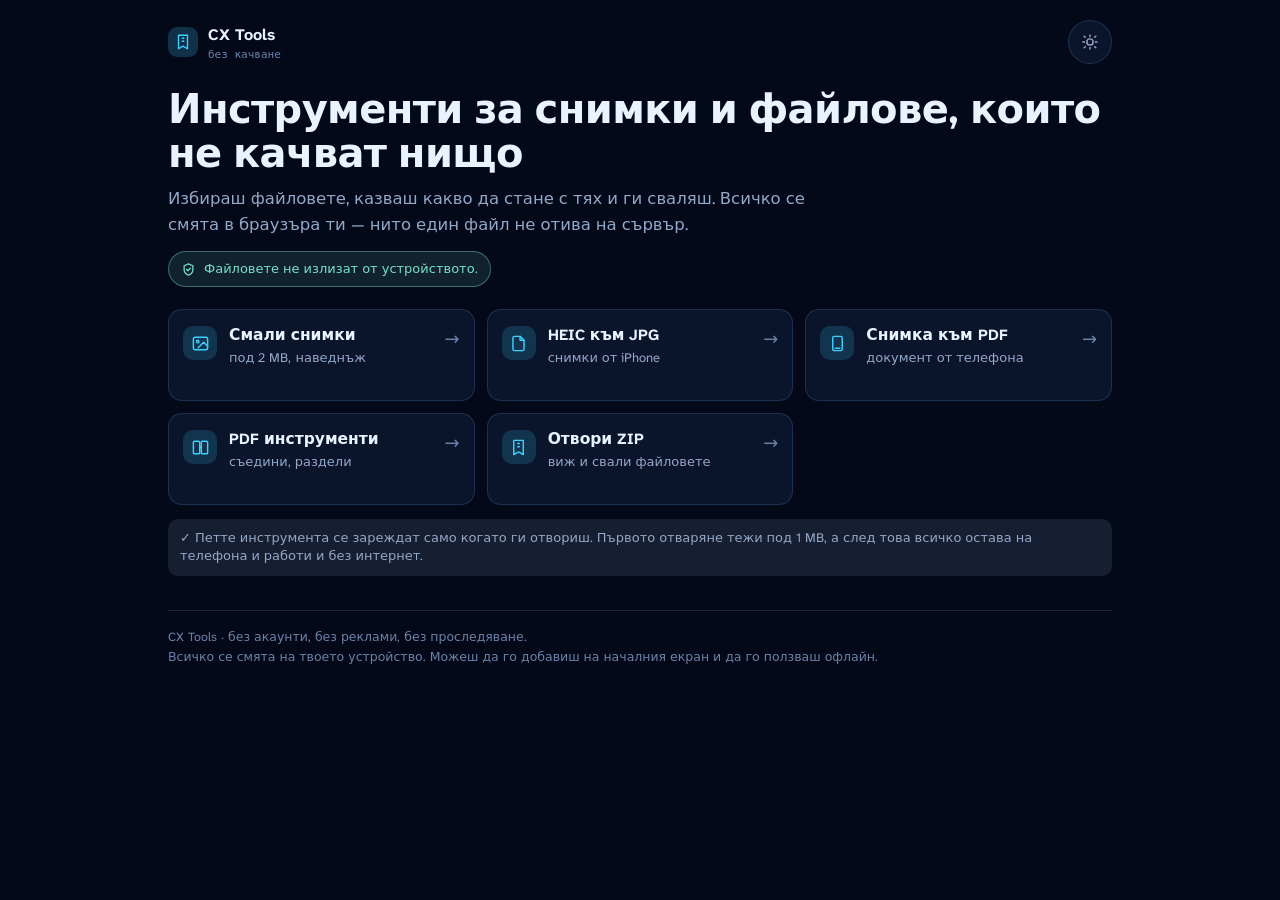
==== cx-tools/index.html @ 33e4bd36 "Добави CX Tools на /cx-tools/: пет локални инструмента за снимки, PDF и ZIP" ====
<!doctype html>
<html lang="bg">
<head>
<meta charset="utf-8">
<meta name="viewport" content="width=device-width, initial-scale=1">
<title>CX Tools — инструменти за снимки и файлове, без качване</title>
<meta name="description" content="Пет инструмента за снимки и файлове, които работят в браузъра на твоето устройство: смали снимки, HEIC към JPG, снимка към PDF, съедини или раздели PDF, отвори ZIP. Без качване, без акаунт, без реклами.">
<meta name="theme-color" content="#04091a">
<link rel="manifest" href="./manifest.webmanifest">
<link rel="icon" href="./icons/favicon-32.png" sizes="32x32" type="image/png">
<link rel="icon" href="./icons/icon-192.png" sizes="192x192" type="image/png">
<link rel="apple-touch-icon" href="./icons/icon-192.png">
<link rel="stylesheet" href="./assets/css/app.css">
<script>
  try { var m = localStorage.getItem('cx-tools-mode'); } catch (e) { var m = null; }
  document.documentElement.dataset.appMode = m === 'light' ? 'light' : 'dark';
</script>
</head>
<body>
<div class="wrap">
  <header class="bar">
    <a class="brand" href="./">
      <span class="mark" aria-hidden="true"><svg viewBox="0 0 24 24" fill="none" stroke="currentColor" stroke-width="1.8" stroke-linecap="round" stroke-linejoin="round"><path d="M6 3h12v18l-6-3.5L6 21z"/><path d="M11 7h2M11 11h2"/></svg></span>
      <span>CX Tools<small>без качване</small></span>
    </a>
    <button class="modebtn" type="button" data-mode-toggle aria-label="Светъл режим">
      <svg class="ic-sun" viewBox="0 0 24 24" fill="none" stroke="currentColor" stroke-width="1.9" stroke-linecap="round"><circle cx="12" cy="12" r="4.2"/><path d="M12 2.6v2.2M12 19.2v2.2M4.2 4.2l1.6 1.6M18.2 18.2l1.6 1.6M2.6 12h2.2M19.2 12h2.2M4.2 19.8l1.6-1.6M18.2 5.8l1.6-1.6"/></svg><svg class="ic-moon" viewBox="0 0 24 24" fill="none" stroke="currentColor" stroke-width="1.9" stroke-linecap="round" stroke-linejoin="round"><path d="M20.4 14.7A8.5 8.5 0 0 1 9.3 3.6a8.5 8.5 0 1 0 11.1 11.1z"/></svg>
    </button>
  </header>
  <main>
    <div class="hero">
      <h1>Инструменти за снимки и файлове, които не качват нищо</h1>
      <p>Избираш файловете, казваш какво да стане с тях и ги сваляш. Всичко се смята в браузъра ти — нито един файл не отива на сървър.</p>
      <span class="promise"><svg viewBox="0 0 24 24" fill="none" stroke="currentColor" stroke-width="2" stroke-linecap="round" stroke-linejoin="round"><path d="M12 3l7 3v6c0 4.2-2.9 7.6-7 9-4.1-1.4-7-4.8-7-9V6z"/><path d="M9 12l2 2 4-4"/></svg>Файловете не излизат от устройството.</span>
    </div>
    <nav class="tiles" aria-label="Инструменти">
      <a class="tile" href="./smali-snimki/">
        <span class="ic" aria-hidden="true"><svg viewBox="0 0 24 24" fill="none" stroke="currentColor" stroke-width="1.8" stroke-linecap="round" stroke-linejoin="round"><rect x="3" y="4" width="18" height="16" rx="2.5"/><circle cx="8.5" cy="9.5" r="1.6"/><path d="M21 15.5l-5-5-7 7"/></svg></span>
        <span><b>Смали снимки</b><small>под 2 MB, наведнъж</small></span>
        <span class="go" aria-hidden="true">→</span>
      </a>
      <a class="tile" href="./heic-kam-jpg/">
        <span class="ic" aria-hidden="true"><svg viewBox="0 0 24 24" fill="none" stroke="currentColor" stroke-width="1.8" stroke-linecap="round" stroke-linejoin="round"><path d="M14 3H7a2 2 0 0 0-2 2v14a2 2 0 0 0 2 2h10a2 2 0 0 0 2-2V8z"/><path d="M14 3v5h5"/></svg></span>
        <span><b>HEIC към JPG</b><small>снимки от iPhone</small></span>
        <span class="go" aria-hidden="true">→</span>
      </a>
      <a class="tile" href="./snimka-kam-pdf/">
        <span class="ic" aria-hidden="true"><svg viewBox="0 0 24 24" fill="none" stroke="currentColor" stroke-width="1.8" stroke-linecap="round" stroke-linejoin="round"><rect x="6" y="3" width="12" height="18" rx="2"/><path d="M9 18h6"/></svg></span>
        <span><b>Снимка към PDF</b><small>документ от телефона</small></span>
        <span class="go" aria-hidden="true">→</span>
      </a>
      <a class="tile" href="./pdf-instrumenti/">
        <span class="ic" aria-hidden="true"><svg viewBox="0 0 24 24" fill="none" stroke="currentColor" stroke-width="1.8" stroke-linecap="round" stroke-linejoin="round"><rect x="3" y="4" width="8" height="16" rx="1.5"/><rect x="13" y="4" width="8" height="16" rx="1.5"/><path d="M11 12h2"/></svg></span>
        <span><b>PDF инструменти</b><small>съедини, раздели</small></span>
        <span class="go" aria-hidden="true">→</span>
      </a>
      <a class="tile" href="./zip/">
        <span class="ic" aria-hidden="true"><svg viewBox="0 0 24 24" fill="none" stroke="currentColor" stroke-width="1.8" stroke-linecap="round" stroke-linejoin="round"><path d="M6 3h12v18l-6-3.5L6 21z"/><path d="M11 7h2M11 11h2"/></svg></span>
        <span><b>Отвори ZIP</b><small>виж и свали файловете</small></span>
        <span class="go" aria-hidden="true">→</span>
      </a>
    </nav>
    <p class="note neutral home-note">
      ✓ Петте инструмента се зареждат само когато ги отвориш. Първото отваряне тежи под 1 MB, а след това всичко остава на телефона и работи и без интернет.
    </p>
  </main>
  <p id="live" class="sr-only" aria-live="polite" role="status"></p>
  <footer class="site">
    CX Tools · без акаунти, без реклами, без проследяване.<br>
    Всичко се смята на твоето устройство. Можеш да го добавиш на началния екран и да го ползваш офлайн.
  </footer>
</div>
<script type="module">
  import { initShell } from './assets/js/shell.js';
  initShell();
</script>
</body>
</html>
---- cx-tools/assets/css/app.css ----
@font-face {
  font-family: 'Atkinson Hyperlegible Next';
  font-style: normal;
  font-display: swap;
  font-weight: 400;
  src: url('../fonts/atkinson-hyperlegible-next-latin-ext-400-normal.woff2') format('woff2');
  unicode-range: U+0100-02BA, U+02BD-02C5, U+02C7-02CC, U+02CE-02D7, U+02DD-02FF, U+0304, U+0308, U+0329, U+1D00-1DBF, U+1E00-1E9F, U+1EF2-1EFF, U+2020, U+20A0-20AB, U+20AD-20C0, U+2113, U+2C60-2C7F, U+A720-A7FF;
}
@font-face {
  font-family: 'Atkinson Hyperlegible Next';
  font-style: normal;
  font-display: swap;
  font-weight: 400;
  src: url('../fonts/atkinson-hyperlegible-next-latin-400-normal.woff2') format('woff2');
  unicode-range: U+0000-00FF, U+0131, U+0152-0153, U+02BB-02BC, U+02C6, U+02DA, U+02DC, U+0304, U+0308, U+0329, U+2000-206F, U+20AC, U+2122, U+2191, U+2193, U+2212, U+2215, U+FEFF, U+FFFD;
}
@font-face {
  font-family: 'Atkinson Hyperlegible Next';
  font-style: normal;
  font-display: swap;
  font-weight: 700;
  src: url('../fonts/atkinson-hyperlegible-next-latin-ext-700-normal.woff2') format('woff2');
  unicode-range: U+0100-02BA, U+02BD-02C5, U+02C7-02CC, U+02CE-02D7, U+02DD-02FF, U+0304, U+0308, U+0329, U+1D00-1DBF, U+1E00-1E9F, U+1EF2-1EFF, U+2020, U+20A0-20AB, U+20AD-20C0, U+2113, U+2C60-2C7F, U+A720-A7FF;
}
@font-face {
  font-family: 'Atkinson Hyperlegible Next';
  font-style: normal;
  font-display: swap;
  font-weight: 700;
  src: url('../fonts/atkinson-hyperlegible-next-latin-700-normal.woff2') format('woff2');
  unicode-range: U+0000-00FF, U+0131, U+0152-0153, U+02BB-02BC, U+02C6, U+02DA, U+02DC, U+0304, U+0308, U+0329, U+2000-206F, U+20AC, U+2122, U+2191, U+2193, U+2212, U+2215, U+FEFF, U+FFFD;
}

/* Tokens. Dark is the identity the plan chose (the cx-apps.site navy and cyan);
   light is the same structure on warm paper. Every colour, radius and shadow in
   the app comes from here; no hex value is written into a component. */
:root {
  --app-bg: #04091a;
  --app-surface: #0a152c;
  --app-surface-2: #0d1c39;
  --app-border: rgba(120, 170, 255, 0.18);
  --app-border-strong: rgba(120, 170, 255, 0.34);
  --app-text: #e9f2ff;
  --app-muted: #93a7c6;
  --app-subtle: #6b82a6;
  --app-accent: #3fd0ff;
  --app-accent-ink: #041221;
  --app-good: #77dfc9;
  --app-bad: #ff8b7a;
  --app-warn: #e3b04a;
  --app-radius: 14px;
  --app-radius-sm: 10px;
  --app-shadow: 0 1px 2px rgba(0, 0, 0, 0.3), 0 18px 40px -28px rgba(0, 0, 0, 0.65);
  --app-font: 'Atkinson Hyperlegible Next', system-ui, -apple-system, 'Segoe UI', Roboto, sans-serif;
  --app-mono: ui-monospace, SFMono-Regular, 'SF Mono', Menlo, Consolas, monospace;
  color-scheme: dark;
}

[data-app-mode='light'] {
  --app-bg: #f9f8f5;
  --app-surface: #ffffff;
  --app-surface-2: #f2f0ea;
  --app-border: #e6e3dc;
  --app-border-strong: #d3cfc4;
  --app-text: #17181b;
  --app-muted: #5d6068;
  --app-subtle: #8b8e95;
  --app-accent: #3a6ff0;
  --app-accent-ink: #ffffff;
  --app-good: #1f9d6a;
  --app-bad: #c9382f;
  --app-warn: #9a6413;
  --app-shadow: 0 1px 2px rgba(0, 0, 0, 0.04), 0 18px 40px -28px rgba(0, 0, 0, 0.3);
  color-scheme: light;
}

* { box-sizing: border-box; }
html { -webkit-text-size-adjust: 100%; }

body {
  margin: 0;
  min-height: 100vh;
  background: var(--app-bg);
  color: var(--app-text);
  font: 16px/1.55 var(--app-font);
  overflow-x: hidden;
}

h1, h2, h3, h4 { letter-spacing: -0.015em; }
a { color: var(--app-accent); }

:focus-visible {
  outline: 2px solid var(--app-accent);
  outline-offset: 2px;
  border-radius: 6px;
}

.wrap { max-width: 980px; margin: 0 auto; padding: 14px 18px 72px; }

.sr-only {
  position: absolute; width: 1px; height: 1px; padding: 0; margin: -1px;
  overflow: hidden; clip: rect(0 0 0 0); white-space: nowrap; border: 0;
}

/* ---- top bar ---------------------------------------------------------- */
.bar {
  display: flex; align-items: center; justify-content: space-between; gap: 12px;
  padding: 6px 0 16px;
}
.brand {
  display: inline-flex; align-items: center; gap: 10px;
  color: var(--app-text); text-decoration: none; font-weight: 700; font-size: 16px;
  min-height: 44px;
}
.brand .mark {
  width: 30px; height: 30px; border-radius: 9px; flex: none;
  display: grid; place-items: center;
  background: color-mix(in srgb, var(--app-accent) 20%, transparent);
  color: var(--app-accent);
}
.brand .mark svg { width: 18px; height: 18px; }
.brand small { display: block; font: 400 11px/1.2 var(--app-mono); color: var(--app-subtle); }

.modebtn {
  display: inline-flex; align-items: center; justify-content: center;
  width: 44px; height: 44px; padding: 0;
  border: 1px solid var(--app-border); border-radius: 999px;
  background: var(--app-surface); color: var(--app-muted);
  font: 500 13px var(--app-font); cursor: pointer;
}
.modebtn:hover { border-color: var(--app-border-strong); color: var(--app-text); }
.modebtn svg { width: 18px; height: 18px; }
/* Only icons: the sun in dark mode (tap for light), the moon in light mode. */
.modebtn .ic-moon { display: none; }
html[data-app-mode='light'] .modebtn .ic-sun { display: none; }
html[data-app-mode='light'] .modebtn .ic-moon { display: block; }

/* ---- hero ------------------------------------------------------------- */
.hero { padding: 8px 0 22px; }
.hero h1 { font-size: clamp(28px, 6vw, 40px); line-height: 1.1; margin: 0 0 10px; }
.hero p { margin: 0; color: var(--app-muted); font-size: 16.5px; max-width: 58ch; }
.promise {
  display: inline-flex; align-items: center; gap: 8px;
  margin-top: 14px; padding: 7px 12px;
  border: 1px solid color-mix(in srgb, var(--app-good) 40%, transparent);
  border-radius: 999px;
  background: color-mix(in srgb, var(--app-good) 12%, transparent);
  color: var(--app-good); font-size: 13px; font-weight: 500;
}
.promise svg { width: 15px; height: 15px; flex: none; }

/* ---- home tiles ------------------------------------------------------- */
.tiles { display: grid; gap: 12px; grid-template-columns: 1fr; }
@media (min-width: 600px) { .tiles { grid-template-columns: 1fr 1fr; } }
@media (min-width: 920px) { .tiles { grid-template-columns: repeat(3, 1fr); } }

.tile {
  display: flex; align-items: flex-start; gap: 12px;
  padding: 16px 14px; min-height: 92px;
  border: 1px solid var(--app-border); border-radius: var(--app-radius);
  background: var(--app-surface); color: var(--app-text); text-decoration: none;
  transition: border-color 0.15s, background 0.15s;
}
.tile:hover, .tile:focus-visible {
  border-color: color-mix(in srgb, var(--app-accent) 55%, var(--app-border));
  background: color-mix(in srgb, var(--app-accent) 6%, var(--app-surface));
}
.tile .ic {
  width: 34px; height: 34px; border-radius: 10px; flex: none;
  display: grid; place-items: center;
  background: color-mix(in srgb, var(--app-accent) 16%, transparent);
  color: var(--app-accent);
}
.tile .ic svg { width: 19px; height: 19px; }
.tile b { display: block; font-size: 15.5px; line-height: 1.25; }
.tile small { display: block; color: var(--app-muted); font-size: 13px; line-height: 1.4; margin-top: 3px; }
.tile .go { margin-left: auto; color: var(--app-subtle); font-size: 18px; line-height: 1; padding-top: 4px; }
.home-note { margin-top: 20px; }

/* ---- tool page -------------------------------------------------------- */
.back {
  display: inline-flex; align-items: center; gap: 7px;
  min-height: 44px; margin: 0 0 4px -2px;
  color: var(--app-muted); text-decoration: none; font-size: 13.5px;
}
.back:hover { color: var(--app-text); }
.toolhead h1 { font-size: clamp(24px, 5.4vw, 32px); margin: 0 0 8px; line-height: 1.15; }
.toolhead p { margin: 0; color: var(--app-muted); max-width: 60ch; }

.panel {
  margin-top: 18px; padding: 16px;
  border: 1px solid var(--app-border); border-radius: var(--app-radius);
  background: var(--app-surface); box-shadow: var(--app-shadow);
}
.panel + .panel { margin-top: 14px; }
.panel h2 { margin: 0 0 4px; font-size: 17px; }
.panel .hint { margin: 0 0 12px; color: var(--app-muted); font-size: 13.5px; }

.steps {
  display: flex; align-items: center; gap: 8px; margin: 0 0 14px;
  color: var(--app-subtle); font: 500 11px var(--app-mono);
  text-transform: uppercase; letter-spacing: 0.08em;
}
.steps b { color: var(--app-accent); font-weight: 700; }

/* ---- controls --------------------------------------------------------- */
.btn {
  display: inline-flex; align-items: center; justify-content: center; gap: 9px;
  min-height: 48px; padding: 12px 18px; width: 100%; max-width: 460px;
  border: 0; border-radius: 12px;
  background: var(--app-accent); color: var(--app-accent-ink);
  font: 700 15px var(--app-font); letter-spacing: -0.01em;
  cursor: pointer; text-decoration: none;
  transition: filter 0.15s, opacity 0.15s;
}
.btn:hover { filter: brightness(1.06); }
.btn:disabled, .btn[aria-disabled='true'] { opacity: 0.5; cursor: not-allowed; filter: none; }
.btn.ghost { background: transparent; color: var(--app-text); border: 1px solid var(--app-border); }
.btn.ghost:hover { border-color: var(--app-border-strong); filter: none; }
.btn.small {
  width: auto; min-height: 44px; padding: 10px 14px; font-size: 13.5px; font-weight: 600;
  background: transparent; color: var(--app-text); border: 1px solid var(--app-border);
}
.btn.small:hover { border-color: var(--app-border-strong); }
.btn-row { display: flex; flex-wrap: wrap; gap: 10px; margin-top: 12px; }

.chips { display: flex; flex-wrap: wrap; gap: 8px; }
.chip {
  min-height: 44px; padding: 10px 15px;
  border: 1px solid var(--app-border); border-radius: 999px;
  background: var(--app-surface-2); color: var(--app-muted);
  font: 500 14px var(--app-font); cursor: pointer;
  display: inline-flex; align-items: center; gap: 7px;
}
.chip[aria-pressed='true'], .chip.on {
  background: color-mix(in srgb, var(--app-accent) 18%, transparent);
  border-color: var(--app-accent); color: var(--app-accent); font-weight: 700;
}

.drop {
  display: grid; place-items: center; gap: 6px;
  padding: 26px 16px; min-height: 124px;
  border: 1.5px dashed color-mix(in srgb, var(--app-muted) 60%, transparent);
  border-radius: var(--app-radius);
  background: color-mix(in srgb, var(--app-surface-2) 60%, transparent);
  color: var(--app-muted); text-align: center; cursor: pointer;
  transition: border-color 0.15s, background 0.15s;
}
.drop strong { color: var(--app-text); font-size: 15.5px; }
.drop span { font-size: 13px; }
.drop svg { width: 26px; height: 26px; color: var(--app-accent); }
.drop:hover, .drop.over {
  border-color: var(--app-accent);
  background: color-mix(in srgb, var(--app-accent) 8%, transparent);
}
.drop input[type='file'] { position: absolute; width: 1px; height: 1px; opacity: 0; pointer-events: none; }

.field { display: grid; gap: 6px; margin: 14px 0 0; }
.field label { font-size: 13.5px; color: var(--app-muted); font-weight: 500; }
.field input[type='text'], .field input[type='number'], .field select {
  min-height: 46px; padding: 10px 12px;
  border: 1px solid var(--app-border); border-radius: var(--app-radius-sm);
  background: var(--app-surface-2); color: var(--app-text);
  font: 15px var(--app-font);
}
.field input[type='range'] { width: 100%; min-height: 44px; accent-color: var(--app-accent); }
.field .val { font: 600 13px var(--app-mono); color: var(--app-accent); }
.search {
  width: 100%; min-height: 44px; margin: 10px 0 4px; padding: 9px 12px;
  border: 1px solid var(--app-border); border-radius: var(--app-radius-sm);
  background: var(--app-surface-2); color: var(--app-text);
  font: 14px var(--app-font);
}
.search::placeholder { color: var(--app-subtle); }

/* ---- image thumbs ----------------------------------------------------- */
.thumbs {
  display: grid; grid-template-columns: repeat(4, 1fr); gap: 6px;
  margin: 14px 0 0;
}
@media (min-width: 700px) { .thumbs { grid-template-columns: repeat(6, 1fr); } }
.th {
  position: relative; aspect-ratio: 1; padding: 0; overflow: hidden;
  border: 0; border-radius: 9px; cursor: pointer;
  background: color-mix(in srgb, var(--app-muted) 26%, var(--app-surface));
}
.th img { width: 100%; height: 100%; object-fit: cover; display: block; }
.th .ph { display: grid; place-items: center; width: 100%; height: 100%; font: 700 10px var(--app-mono); color: var(--app-muted); }
.th[aria-pressed='true'] { outline: 2px solid var(--app-accent); outline-offset: 1px; }
.th[aria-pressed='true']::after {
  content: '✓'; position: absolute; top: 3px; right: 3px;
  width: 17px; height: 17px; border-radius: 50%;
  display: grid; place-items: center;
  background: var(--app-accent); color: var(--app-accent-ink);
  font: 700 10px/1 var(--app-font);
}
.th:not([aria-pressed='true']) img { opacity: 0.45; }

/* ---- progress --------------------------------------------------------- */
.prog { height: 8px; border-radius: 5px; overflow: hidden; background: var(--app-surface-2); margin: 12px 0; }
.prog i {
  display: block; height: 100%; width: calc(var(--v, 0) * 100%);
  background: var(--app-accent); border-radius: 5px;
  transition: width 0.25s ease;
}

.rows { display: grid; gap: 0; margin-top: 6px; }
.row {
  display: grid; grid-template-columns: minmax(0, 1fr) auto auto; align-items: center; gap: 10px;
  padding: 9px 0; border-top: 1px solid var(--app-border); font-size: 13.5px;
}
.row > * { min-width: 0; }
.row:first-child { border-top: 0; }
.row .name { overflow: hidden; text-overflow: ellipsis; white-space: nowrap; }
.row .meta { font: 500 12px var(--app-mono); color: var(--app-muted); white-space: nowrap; }
.row .state { font-size: 12px; color: var(--app-subtle); white-space: nowrap; }
.row .state.done { color: var(--app-good); }
.row .state.busy { color: var(--app-accent); }
.row .state.fail { color: var(--app-bad); }
.row .acts { display: flex; gap: 6px; }
.row .acts button {
  min-height: 44px; min-width: 44px; padding: 0 11px;
  border: 1px solid var(--app-border); border-radius: 8px;
  background: transparent; color: var(--app-text); font: 600 12px var(--app-font); cursor: pointer;
}
.row .acts button:hover { border-color: var(--app-accent); color: var(--app-accent); }
/* File rows (a name, a size and up to three buttons): on a phone the buttons
   move to their own line under the name instead of pushing it off the edge. */
@media (max-width: 440px) {
  .row.filerow { grid-template-columns: minmax(0, 1fr) auto; row-gap: 6px; }
  .row.filerow .acts { grid-column: 1 / -1; justify-content: flex-end; }
  .row.filerow .meta { text-align: right; }
}
.roll { max-height: 260px; overflow-y: auto; overscroll-behavior: contain; }

/* ---- notes and states ------------------------------------------------- */
.note {
  display: flex; gap: 8px; align-items: flex-start;
  margin-top: 14px; padding: 10px 12px;
  border-radius: var(--app-radius-sm);
  background: color-mix(in srgb, var(--app-good) 13%, transparent);
  color: var(--app-good); font-size: 13px; line-height: 1.4;
}
.note svg { width: 16px; height: 16px; flex: none; margin-top: 1px; }
.note.neutral { background: color-mix(in srgb, var(--app-muted) 13%, transparent); color: var(--app-muted); }
.note.warn { background: color-mix(in srgb, var(--app-warn) 15%, transparent); color: var(--app-warn); }
.note.bad { background: color-mix(in srgb, var(--app-bad) 14%, transparent); color: var(--app-bad); }

.big { font: 700 30px/1 var(--app-mono); letter-spacing: -0.03em; }
.big small { font-size: 13px; color: var(--app-muted); font-weight: 500; letter-spacing: 0; }
.badge {
  display: inline-flex; align-items: center; padding: 4px 10px; border-radius: 999px;
  background: color-mix(in srgb, var(--app-good) 16%, transparent);
  color: var(--app-good); font: 700 13px var(--app-mono);
}
.spinner {
  width: 18px; height: 18px; border-radius: 50%;
  border: 2px solid color-mix(in srgb, var(--app-accent) 30%, transparent);
  border-top-color: var(--app-accent);
  animation: spin 0.8s linear infinite; display: inline-block;
}
@keyframes spin { to { transform: rotate(360deg); } }

/* ---- reorderable pages (photo -> PDF, PDF tools) ---------------------- */
.pages { display: grid; gap: 8px; margin-top: 14px; }
.pitem {
  display: grid; grid-template-columns: 54px minmax(0, 1fr) auto; align-items: center; gap: 10px;
  padding: 8px; border: 1px solid var(--app-border); border-radius: var(--app-radius-sm);
  background: var(--app-surface-2);
}
/* the middle column holds the name over the size, and may shrink to nothing */
.pitem > :nth-child(2) { min-width: 0; display: flex; flex-direction: column; gap: 2px; }
/* on a phone the four action buttons get their own line under the name,
   so nothing is pushed off the right edge */
@media (max-width: 440px) {
  .pitem {
    grid-template-columns: 54px minmax(0, 1fr);
    grid-template-areas: 'pic text' 'acts acts';
    row-gap: 8px;
  }
  .pitem > :nth-child(1) { grid-area: pic; }
  .pitem > :nth-child(2) { grid-area: text; }
  .pitem .pacts { grid-area: acts; justify-content: flex-end; }
}
.pitem.dragging { opacity: 0.5; }
.pitem.over { border-color: var(--app-accent); }
.pitem img { width: 54px; height: 54px; object-fit: cover; border-radius: 7px; background: var(--app-bg); display: block; }
.pitem .thumb-mono {
  width: 54px; height: 54px; border-radius: 7px; display: grid; place-items: center;
  background: color-mix(in srgb, var(--app-accent) 14%, transparent);
  color: var(--app-accent); font: 700 10px var(--app-mono);
}
.pitem .pname { font-size: 13px; overflow: hidden; text-overflow: ellipsis; white-space: nowrap; }
.pitem .psub { font: 500 11px var(--app-mono); color: var(--app-muted); }
.pitem .pacts { display: flex; gap: 4px; }
.pitem .pacts button {
  width: 44px; height: 44px; display: grid; place-items: center;
  border: 1px solid var(--app-border); border-radius: 9px;
  background: var(--app-surface); color: var(--app-text); cursor: pointer; font-size: 15px;
}
.pitem .pacts button:hover { border-color: var(--app-accent); color: var(--app-accent); }
.pitem .grip { color: var(--app-subtle); cursor: grab; }

/* ---- misc ------------------------------------------------------------- */
.mono { font-family: var(--app-mono); }
.muted { color: var(--app-muted); }
.small { font-size: 13px; }
.nowrap { white-space: nowrap; }
.tabs { display: flex; gap: 8px; margin: 14px 0 4px; }
footer.site {
  margin-top: 34px; padding-top: 16px; border-top: 1px solid var(--app-border);
  color: var(--app-subtle); font-size: 12.5px; line-height: 1.6;
}
footer.site a { color: var(--app-muted); }

[hidden] { display: none !important; }

@media (prefers-reduced-motion: reduce) {
  *, *::before, *::after {
    animation-duration: 0.001ms !important;
    animation-iteration-count: 1 !important;
    transition-duration: 0.001ms !important;
  }
}
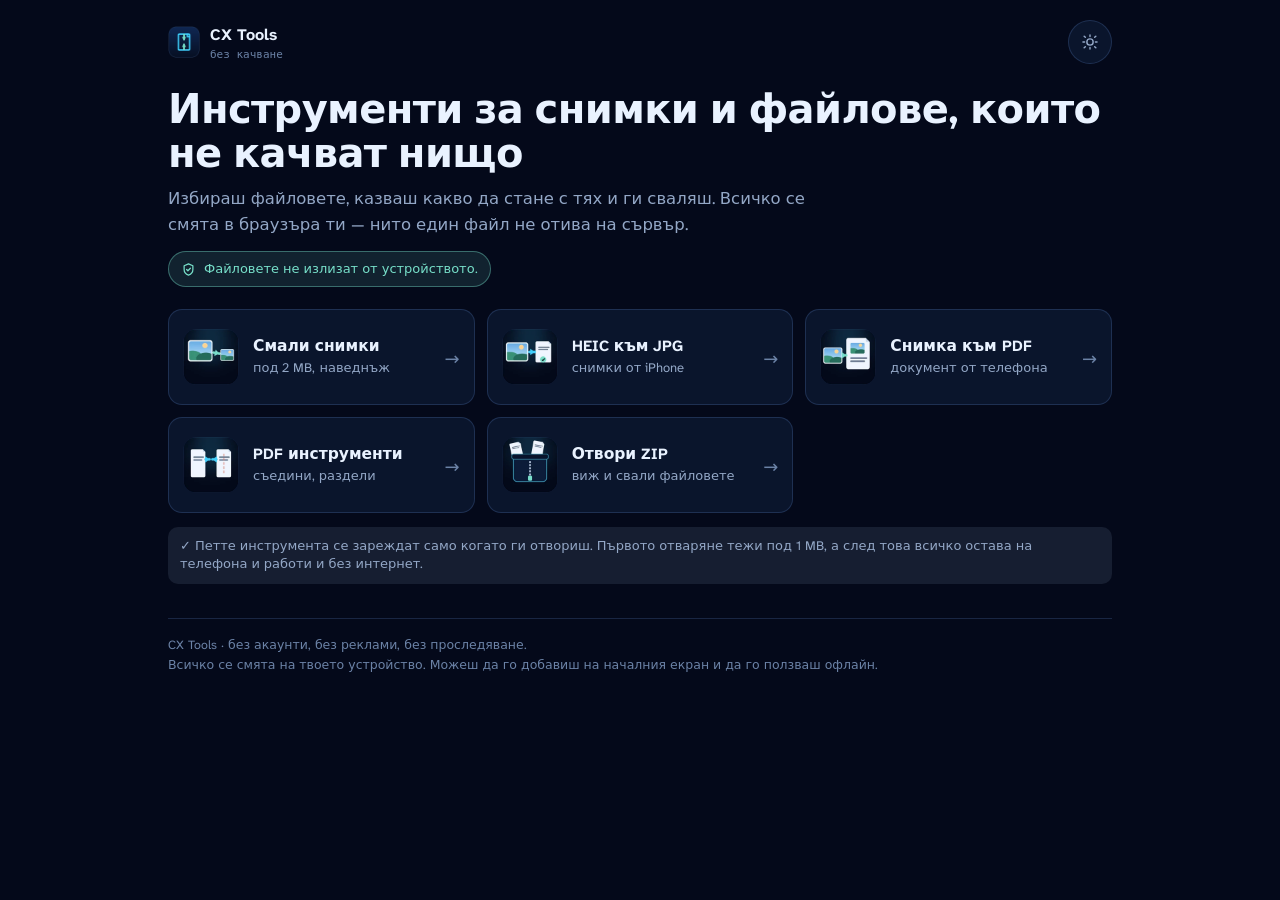
==== commit f84b0296: "CX Tools: real pictures on the five tiles and a proper logo, plus the missing moon icon in the mode " ====
--- a/cx-tools/index.html
+++ b/cx-tools/index.html
@@ -20,7 +20,7 @@
 <div class="wrap">
   <header class="bar">
     <a class="brand" href="./">
-      <span class="mark" aria-hidden="true"><svg viewBox="0 0 24 24" fill="none" stroke="currentColor" stroke-width="1.8" stroke-linecap="round" stroke-linejoin="round"><path d="M6 3h12v18l-6-3.5L6 21z"/><path d="M11 7h2M11 11h2"/></svg></span>
+      <span class="mark"><img src="./icons/logo-144.png" alt="" width="32" height="32" decoding="async"></span>
       <span>CX Tools<small>без качване</small></span>
     </a>
     <button class="modebtn" type="button" data-mode-toggle aria-label="Светъл режим">
@@ -35,27 +35,27 @@
     </div>
     <nav class="tiles" aria-label="Инструменти">
       <a class="tile" href="./smali-snimki/">
-        <span class="ic" aria-hidden="true"><svg viewBox="0 0 24 24" fill="none" stroke="currentColor" stroke-width="1.8" stroke-linecap="round" stroke-linejoin="round"><rect x="3" y="4" width="18" height="16" rx="2.5"/><circle cx="8.5" cy="9.5" r="1.6"/><path d="M21 15.5l-5-5-7 7"/></svg></span>
+        <span class="ic"><img class="pic" src="./assets/img/tile-shrink.webp" alt="" width="56" height="56" decoding="async"></span>
         <span><b>Смали снимки</b><small>под 2 MB, наведнъж</small></span>
         <span class="go" aria-hidden="true">→</span>
       </a>
       <a class="tile" href="./heic-kam-jpg/">
-        <span class="ic" aria-hidden="true"><svg viewBox="0 0 24 24" fill="none" stroke="currentColor" stroke-width="1.8" stroke-linecap="round" stroke-linejoin="round"><path d="M14 3H7a2 2 0 0 0-2 2v14a2 2 0 0 0 2 2h10a2 2 0 0 0 2-2V8z"/><path d="M14 3v5h5"/></svg></span>
+        <span class="ic"><img class="pic" src="./assets/img/tile-heic.webp" alt="" width="56" height="56" decoding="async"></span>
         <span><b>HEIC към JPG</b><small>снимки от iPhone</small></span>
         <span class="go" aria-hidden="true">→</span>
       </a>
       <a class="tile" href="./snimka-kam-pdf/">
-        <span class="ic" aria-hidden="true"><svg viewBox="0 0 24 24" fill="none" stroke="currentColor" stroke-width="1.8" stroke-linecap="round" stroke-linejoin="round"><rect x="6" y="3" width="12" height="18" rx="2"/><path d="M9 18h6"/></svg></span>
+        <span class="ic"><img class="pic" src="./assets/img/tile-pdf.webp" alt="" width="56" height="56" decoding="async"></span>
         <span><b>Снимка към PDF</b><small>документ от телефона</small></span>
         <span class="go" aria-hidden="true">→</span>
       </a>
       <a class="tile" href="./pdf-instrumenti/">
-        <span class="ic" aria-hidden="true"><svg viewBox="0 0 24 24" fill="none" stroke="currentColor" stroke-width="1.8" stroke-linecap="round" stroke-linejoin="round"><rect x="3" y="4" width="8" height="16" rx="1.5"/><rect x="13" y="4" width="8" height="16" rx="1.5"/><path d="M11 12h2"/></svg></span>
+        <span class="ic"><img class="pic" src="./assets/img/tile-tools.webp" alt="" width="56" height="56" decoding="async"></span>
         <span><b>PDF инструменти</b><small>съедини, раздели</small></span>
         <span class="go" aria-hidden="true">→</span>
       </a>
       <a class="tile" href="./zip/">
-        <span class="ic" aria-hidden="true"><svg viewBox="0 0 24 24" fill="none" stroke="currentColor" stroke-width="1.8" stroke-linecap="round" stroke-linejoin="round"><path d="M6 3h12v18l-6-3.5L6 21z"/><path d="M11 7h2M11 11h2"/></svg></span>
+        <span class="ic"><img class="pic" src="./assets/img/tile-zip.webp" alt="" width="56" height="56" decoding="async"></span>
         <span><b>Отвори ZIP</b><small>виж и свали файловете</small></span>
         <span class="go" aria-hidden="true">→</span>
       </a>
--- a/cx-tools/assets/css/app.css
+++ b/cx-tools/assets/css/app.css
@@ -113,12 +113,9 @@
   min-height: 44px;
 }
 .brand .mark {
-  width: 30px; height: 30px; border-radius: 9px; flex: none;
-  display: grid; place-items: center;
-  background: color-mix(in srgb, var(--app-accent) 20%, transparent);
-  color: var(--app-accent);
-}
-.brand .mark svg { width: 18px; height: 18px; }
+  width: 32px; height: 32px; border-radius: 10px; flex: none; display: block;
+}
+.brand .mark img { width: 32px; height: 32px; display: block; }
 .brand small { display: block; font: 400 11px/1.2 var(--app-mono); color: var(--app-subtle); }
 
 .modebtn {
@@ -155,8 +152,8 @@
 @media (min-width: 920px) { .tiles { grid-template-columns: repeat(3, 1fr); } }
 
 .tile {
-  display: flex; align-items: flex-start; gap: 12px;
-  padding: 16px 14px; min-height: 92px;
+  display: flex; align-items: center; gap: 14px;
+  padding: 16px 14px; min-height: 96px;
   border: 1px solid var(--app-border); border-radius: var(--app-radius);
   background: var(--app-surface); color: var(--app-text); text-decoration: none;
   transition: border-color 0.15s, background 0.15s;
@@ -166,12 +163,10 @@
   background: color-mix(in srgb, var(--app-accent) 6%, var(--app-surface));
 }
 .tile .ic {
-  width: 34px; height: 34px; border-radius: 10px; flex: none;
-  display: grid; place-items: center;
-  background: color-mix(in srgb, var(--app-accent) 16%, transparent);
-  color: var(--app-accent);
-}
-.tile .ic svg { width: 19px; height: 19px; }
+  width: 56px; height: 56px; border-radius: 14px; flex: none;
+  display: block; overflow: hidden;
+}
+.tile .ic img { width: 56px; height: 56px; display: block; }
 .tile b { display: block; font-size: 15.5px; line-height: 1.25; }
 .tile small { display: block; color: var(--app-muted); font-size: 13px; line-height: 1.4; margin-top: 3px; }
 .tile .go { margin-left: auto; color: var(--app-subtle); font-size: 18px; line-height: 1; padding-top: 4px; }
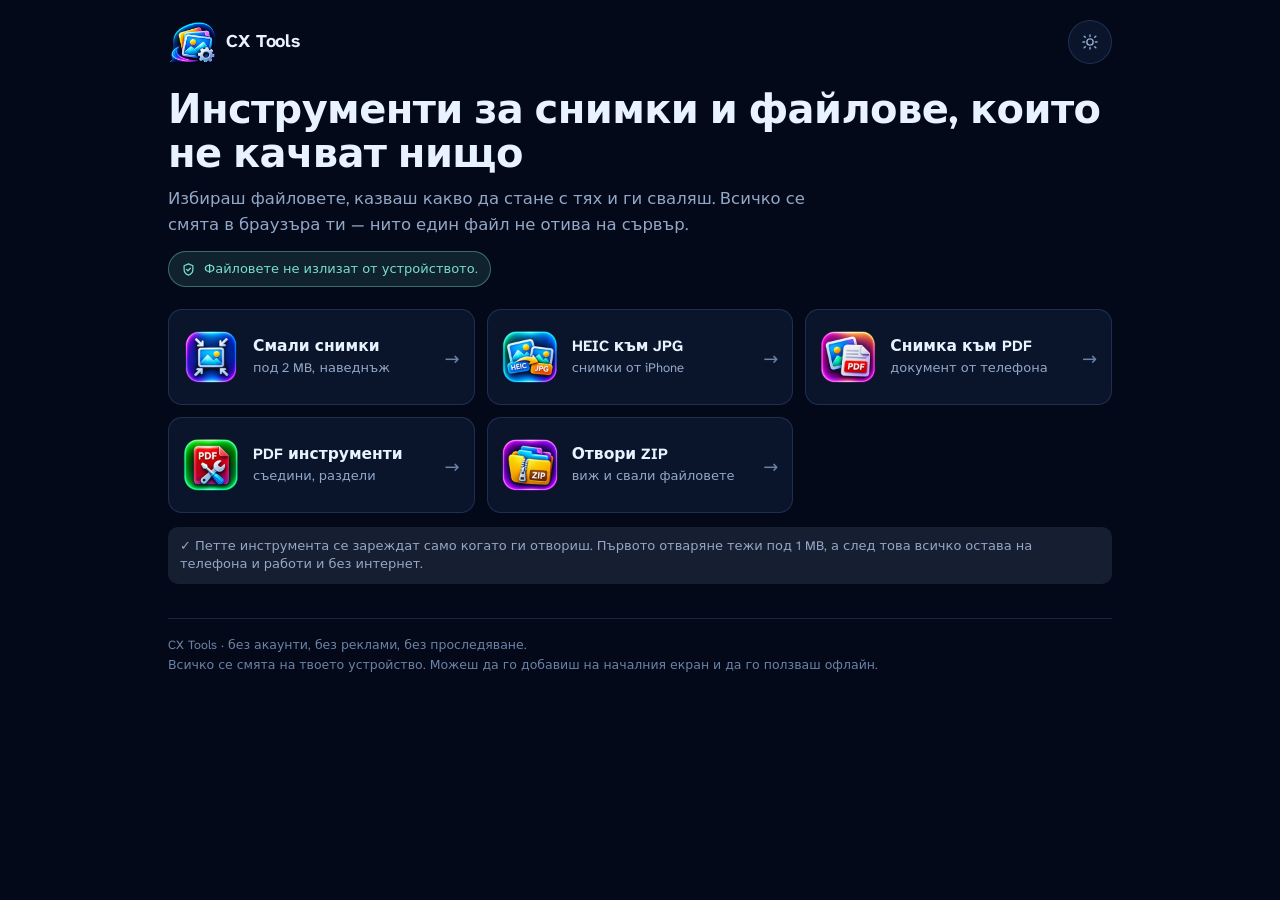
==== commit 984488e1: "CX Tools: в хедъра само името, марката цяла и по-широка" ====
--- a/cx-tools/index.html
+++ b/cx-tools/index.html
@@ -20,8 +20,8 @@
 <div class="wrap">
   <header class="bar">
     <a class="brand" href="./">
-      <span class="mark"><img src="./icons/logo-144.png" alt="" width="32" height="32" decoding="async"></span>
-      <span>CX Tools<small>без качване</small></span>
+      <span class="mark"><img src="./icons/logo-144.png" alt="" width="48" height="40" decoding="async"></span>
+      <span class="name">CX Tools</span>
     </a>
     <button class="modebtn" type="button" data-mode-toggle aria-label="Светъл режим">
       <svg class="ic-sun" viewBox="0 0 24 24" fill="none" stroke="currentColor" stroke-width="1.9" stroke-linecap="round"><circle cx="12" cy="12" r="4.2"/><path d="M12 2.6v2.2M12 19.2v2.2M4.2 4.2l1.6 1.6M18.2 18.2l1.6 1.6M2.6 12h2.2M19.2 12h2.2M4.2 19.8l1.6-1.6M18.2 5.8l1.6-1.6"/></svg><svg class="ic-moon" viewBox="0 0 24 24" fill="none" stroke="currentColor" stroke-width="1.9" stroke-linecap="round" stroke-linejoin="round"><path d="M20.4 14.7A8.5 8.5 0 0 1 9.3 3.6a8.5 8.5 0 1 0 11.1 11.1z"/></svg>
--- a/cx-tools/assets/css/app.css
+++ b/cx-tools/assets/css/app.css
@@ -107,16 +107,15 @@
   display: flex; align-items: center; justify-content: space-between; gap: 12px;
   padding: 6px 0 16px;
 }
+/* The header carries the name and the mark, nothing else. The mark keeps its
+   own width/height ratio (it is wider than tall), so it is sized by height. */
 .brand {
   display: inline-flex; align-items: center; gap: 10px;
-  color: var(--app-text); text-decoration: none; font-weight: 700; font-size: 16px;
-  min-height: 44px;
-}
-.brand .mark {
-  width: 32px; height: 32px; border-radius: 10px; flex: none; display: block;
-}
-.brand .mark img { width: 32px; height: 32px; display: block; }
-.brand small { display: block; font: 400 11px/1.2 var(--app-mono); color: var(--app-subtle); }
+  color: var(--app-text); text-decoration: none; font-weight: 700; font-size: 18px;
+  letter-spacing: -0.01em; min-height: 44px;
+}
+.brand .mark { height: 40px; flex: none; display: block; }
+.brand .mark img { height: 40px; width: auto; display: block; }
 
 .modebtn {
   display: inline-flex; align-items: center; justify-content: center;
